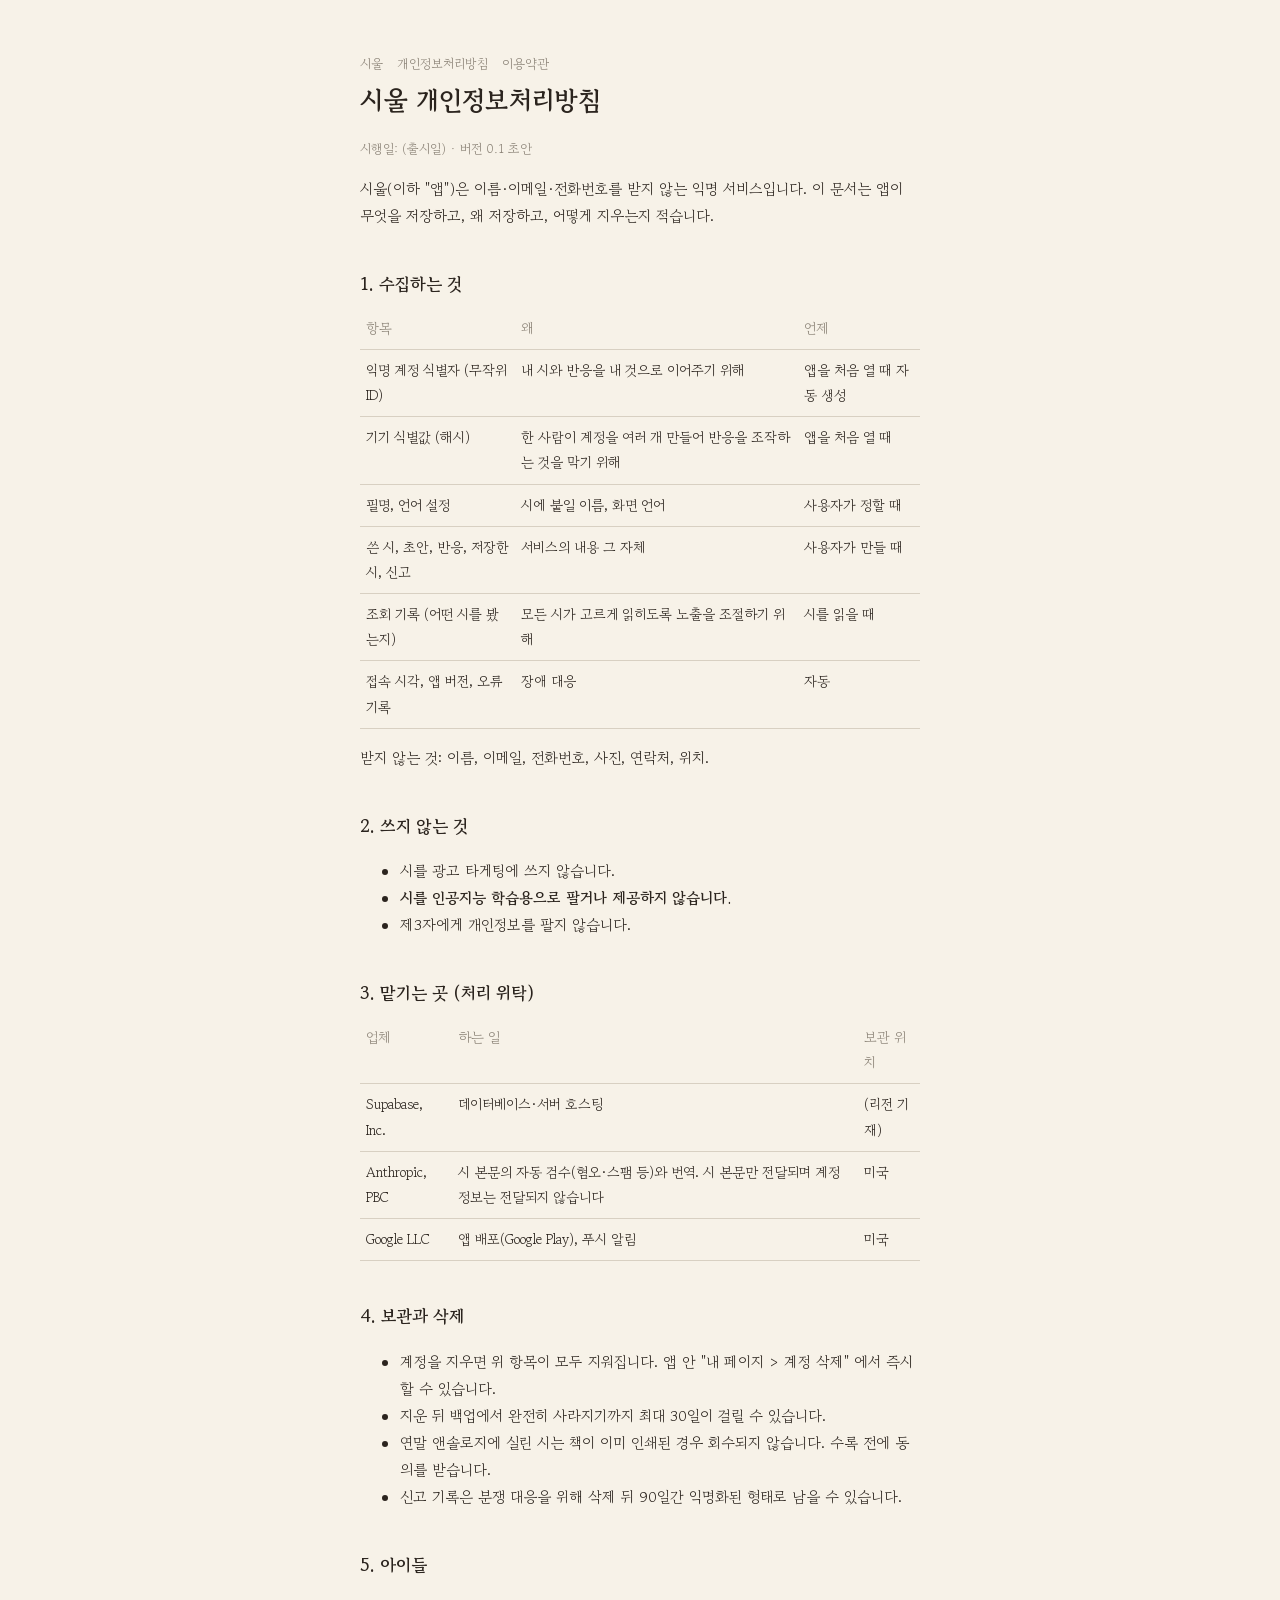
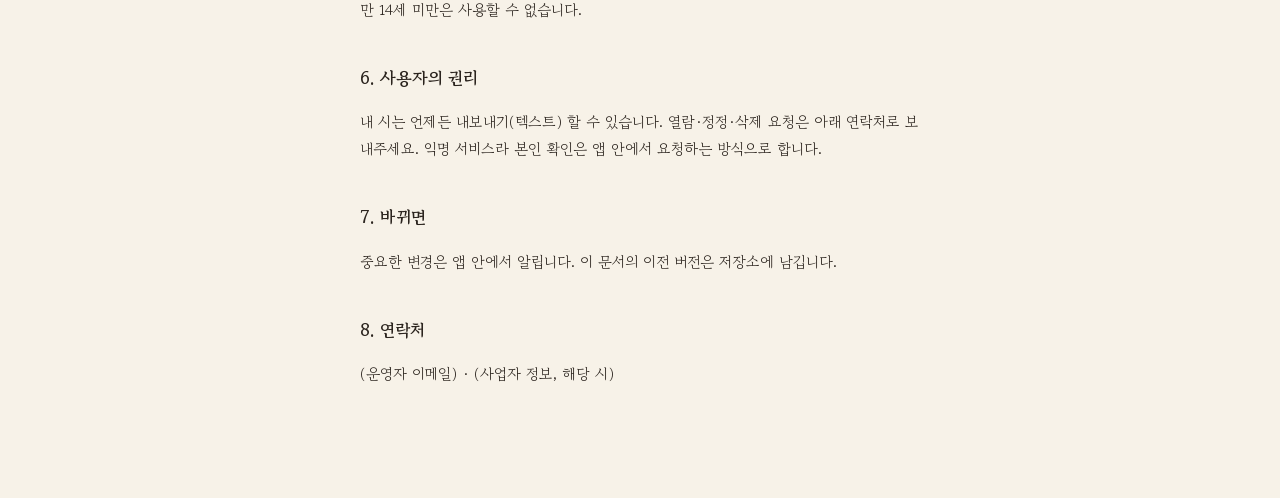
==== privacy.html @ 80db3ed1 "시울 공개 페이지 — 소개, 개인정보처리방침, 이용약관 Co-Authored-By: Claude Opus 5 <noreply@anthropic.com>" ====
<!doctype html>
<html lang="ko">
<head>
<meta charset="utf-8">
<meta name="viewport" content="width=device-width, initial-scale=1">
<title>시울 개인정보처리방침</title>
<link rel="preconnect" href="https://fonts.googleapis.com">
<link href="https://fonts.googleapis.com/css2?family=Gowun+Batang:wght@400;700&display=swap" rel="stylesheet">
<link rel="stylesheet" href="style.css">
</head>
<body>
<main>
  <nav><a href="index.html">시울</a><a href="privacy.html">개인정보처리방침</a><a href="terms.html">이용약관</a></nav>
<h1>시울 개인정보처리방침</h1>
<p class="muted">시행일: (출시일)  ·  버전 0.1 초안</p>
<p>시울(이하 &quot;앱&quot;)은 이름·이메일·전화번호를 받지 않는 익명 서비스입니다. 이 문서는 앱이 무엇을 저장하고, 왜 저장하고, 어떻게 지우는지 적습니다.</p>
<h2>1. 수집하는 것</h2>
<table>
<tr><th>항목</th><th>왜</th><th>언제</th></tr>
<tr><td>익명 계정 식별자 (무작위 ID)</td><td>내 시와 반응을 내 것으로 이어주기 위해</td><td>앱을 처음 열 때 자동 생성</td></tr>
<tr><td>기기 식별값 (해시)</td><td>한 사람이 계정을 여러 개 만들어 반응을 조작하는 것을 막기 위해</td><td>앱을 처음 열 때</td></tr>
<tr><td>필명, 언어 설정</td><td>시에 붙일 이름, 화면 언어</td><td>사용자가 정할 때</td></tr>
<tr><td>쓴 시, 초안, 반응, 저장한 시, 신고</td><td>서비스의 내용 그 자체</td><td>사용자가 만들 때</td></tr>
<tr><td>조회 기록 (어떤 시를 봤는지)</td><td>모든 시가 고르게 읽히도록 노출을 조절하기 위해</td><td>시를 읽을 때</td></tr>
<tr><td>접속 시각, 앱 버전, 오류 기록</td><td>장애 대응</td><td>자동</td></tr>
</table>
<p>받지 않는 것: 이름, 이메일, 전화번호, 사진, 연락처, 위치.</p>
<h2>2. 쓰지 않는 것</h2>
<ul>
<li>시를 광고 타게팅에 쓰지 않습니다.</li>
<li><strong>시를 인공지능 학습용으로 팔거나 제공하지 않습니다.</strong></li>
<li>제3자에게 개인정보를 팔지 않습니다.</li>
</ul>
<h2>3. 맡기는 곳 (처리 위탁)</h2>
<table>
<tr><th>업체</th><th>하는 일</th><th>보관 위치</th></tr>
<tr><td>Supabase, Inc.</td><td>데이터베이스·서버 호스팅</td><td>(리전 기재)</td></tr>
<tr><td>Anthropic, PBC</td><td>시 본문의 자동 검수(혐오·스팸 등)와 번역. 시 본문만 전달되며 계정 정보는 전달되지 않습니다</td><td>미국</td></tr>
<tr><td>Google LLC</td><td>앱 배포(Google Play), 푸시 알림</td><td>미국</td></tr>
</table>
<h2>4. 보관과 삭제</h2>
<ul>
<li>계정을 지우면 위 항목이 모두 지워집니다. 앱 안 &quot;내 페이지 &gt; 계정 삭제&quot; 에서 즉시 할 수 있습니다.</li>
<li>지운 뒤 백업에서 완전히 사라지기까지 최대 30일이 걸릴 수 있습니다.</li>
<li>연말 앤솔로지에 실린 시는 책이 이미 인쇄된 경우 회수되지 않습니다. 수록 전에 동의를 받습니다.</li>
<li>신고 기록은 분쟁 대응을 위해 삭제 뒤 90일간 익명화된 형태로 남을 수 있습니다.</li>
</ul>
<h2>5. 아이들</h2>
<p>만 14세 미만은 사용할 수 없습니다.</p>
<h2>6. 사용자의 권리</h2>
<p>내 시는 언제든 내보내기(텍스트) 할 수 있습니다. 열람·정정·삭제 요청은 아래 연락처로 보내주세요. 익명 서비스라 본인 확인은 앱 안에서 요청하는 방식으로 합니다.</p>
<h2>7. 바뀌면</h2>
<p>중요한 변경은 앱 안에서 알립니다. 이 문서의 이전 버전은 저장소에 남깁니다.</p>
<h2>8. 연락처</h2>
<p>(운영자 이메일)  ·  (사업자 정보, 해당 시)</p>
</main>
</body>
</html>
---- style.css ----
:root { --paper:#F7F2E8; --ink:#2B241E; --muted:#8C8478; --line:#D8D0C2; }
@media (prefers-color-scheme: dark) { :root { --paper:#1B1815; --ink:#E8E1D6; --muted:#8A8177; --line:#3A342E; } }
html { background: var(--paper); }
body { margin:0; color:var(--ink); background:var(--paper); font-family:"Gowun Batang", Georgia, serif; line-height:1.8; }
main { max-width:560px; margin:0 auto; padding:48px 28px 96px; }
h1 { font-size:26px; margin:0 0 4px; }
h2 { font-size:17px; margin:40px 0 8px; }
p, li { font-size:15px; }
.muted { color:var(--muted); font-size:13px; }
table { border-collapse:collapse; width:100%; font-size:14px; }
th, td { text-align:left; padding:8px 6px; border-bottom:1px solid var(--line); vertical-align:top; }
th { color:var(--muted); font-weight:400; }
a { color:var(--ink); }
nav a { color:var(--muted); text-decoration:none; font-size:13px; margin-right:14px; }
.word { font-size:56px; font-weight:700; text-align:center; margin:64px 0 8px; }
.hint { text-align:center; color:var(--muted); }
.center { text-align:center; }
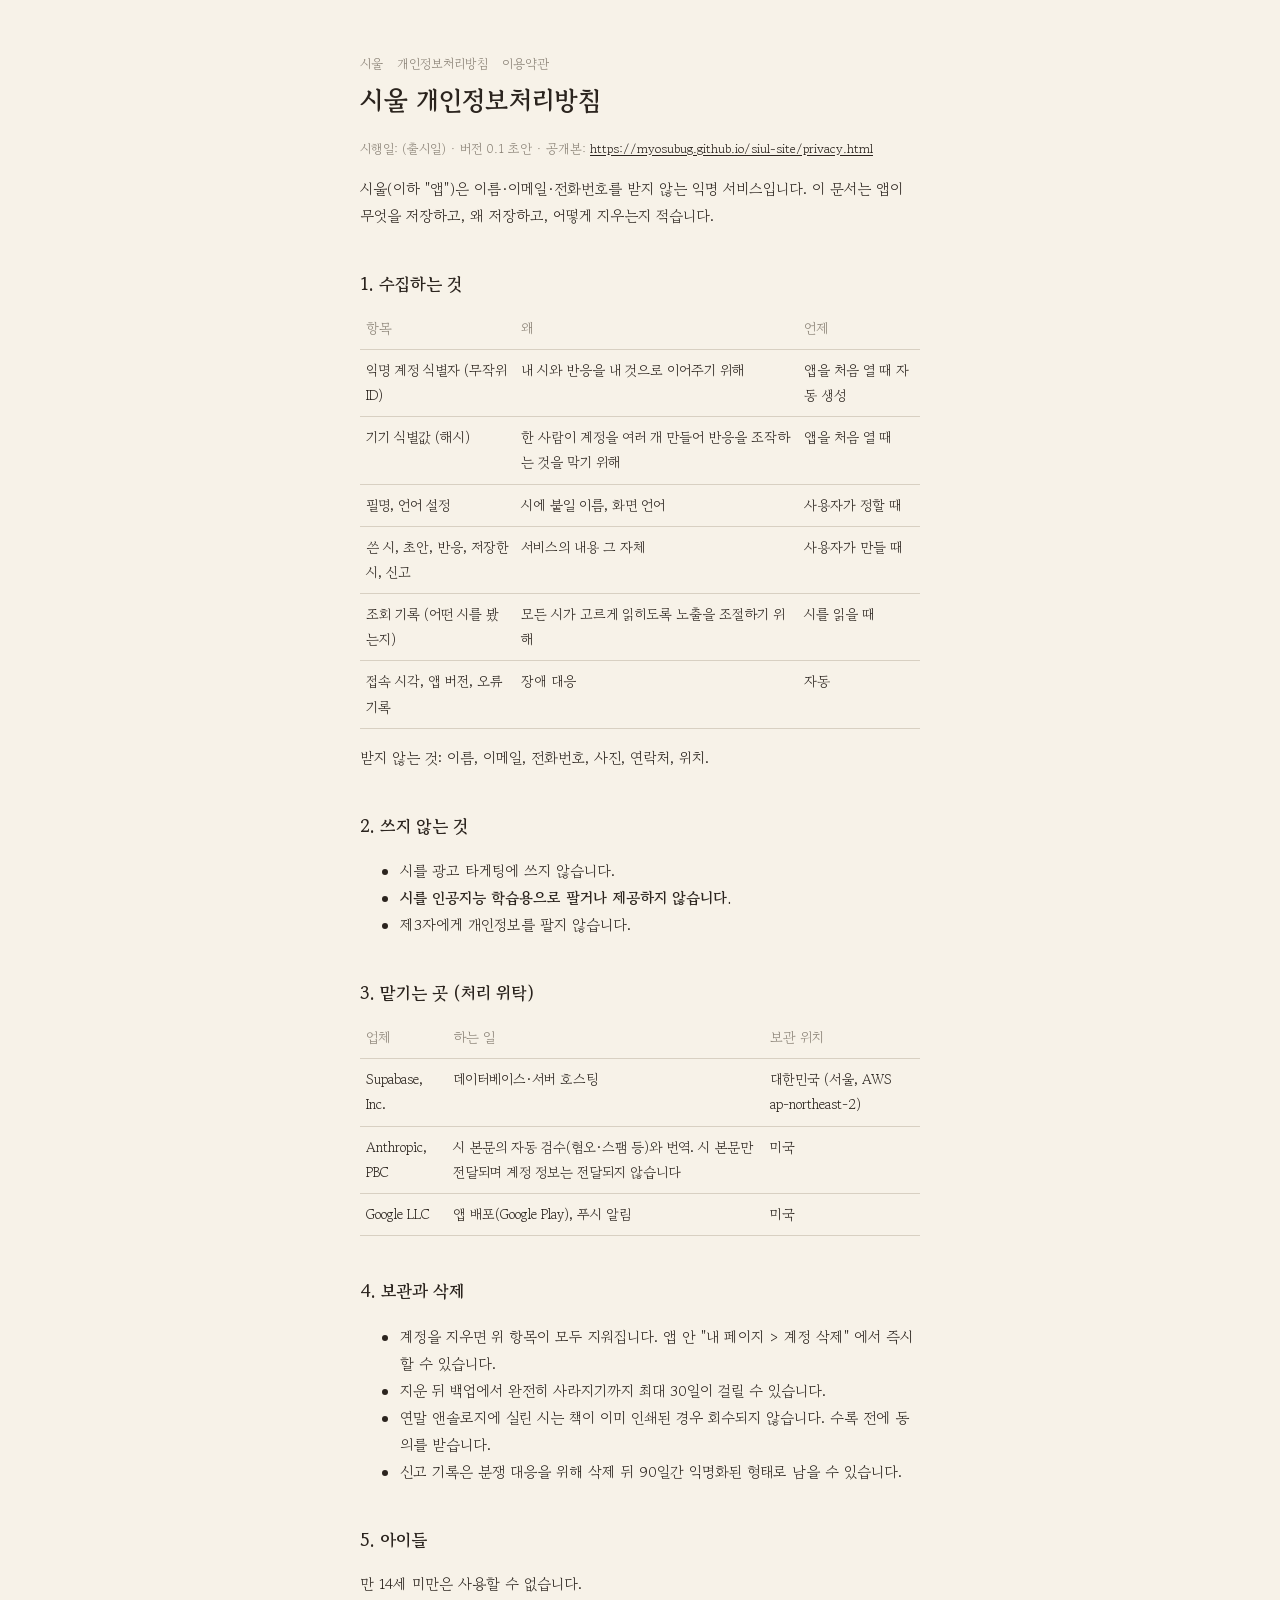
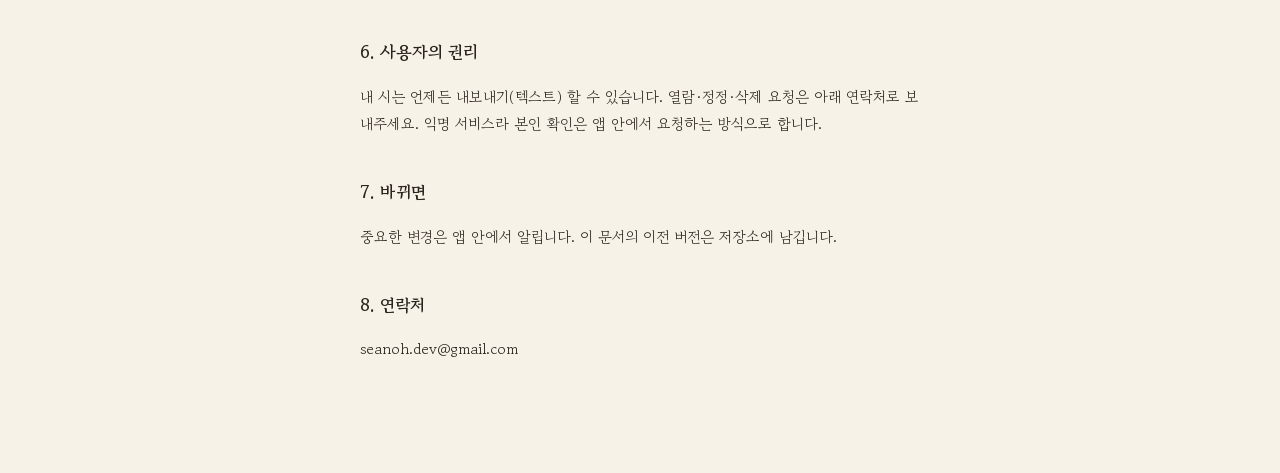
==== commit 314212b6: "연락처·리전 채움" ====
--- a/privacy.html
+++ b/privacy.html
@@ -12,7 +12,7 @@
 <main>
   <nav><a href="index.html">시울</a><a href="privacy.html">개인정보처리방침</a><a href="terms.html">이용약관</a></nav>
 <h1>시울 개인정보처리방침</h1>
-<p class="muted">시행일: (출시일)  ·  버전 0.1 초안</p>
+<p class="muted">시행일: (출시일)  ·  버전 0.1 초안  ·  공개본: <a href="https://myosubug.github.io/siul-site/privacy.html">https://myosubug.github.io/siul-site/privacy.html</a></p>
 <p>시울(이하 &quot;앱&quot;)은 이름·이메일·전화번호를 받지 않는 익명 서비스입니다. 이 문서는 앱이 무엇을 저장하고, 왜 저장하고, 어떻게 지우는지 적습니다.</p>
 <h2>1. 수집하는 것</h2>
 <table>
@@ -34,7 +34,7 @@
 <h2>3. 맡기는 곳 (처리 위탁)</h2>
 <table>
 <tr><th>업체</th><th>하는 일</th><th>보관 위치</th></tr>
-<tr><td>Supabase, Inc.</td><td>데이터베이스·서버 호스팅</td><td>(리전 기재)</td></tr>
+<tr><td>Supabase, Inc.</td><td>데이터베이스·서버 호스팅</td><td>대한민국 (서울, AWS ap-northeast-2)</td></tr>
 <tr><td>Anthropic, PBC</td><td>시 본문의 자동 검수(혐오·스팸 등)와 번역. 시 본문만 전달되며 계정 정보는 전달되지 않습니다</td><td>미국</td></tr>
 <tr><td>Google LLC</td><td>앱 배포(Google Play), 푸시 알림</td><td>미국</td></tr>
 </table>
@@ -52,7 +52,7 @@
 <h2>7. 바뀌면</h2>
 <p>중요한 변경은 앱 안에서 알립니다. 이 문서의 이전 버전은 저장소에 남깁니다.</p>
 <h2>8. 연락처</h2>
-<p>(운영자 이메일)  ·  (사업자 정보, 해당 시)</p>
+<p>seanoh.dev@gmail.com</p>
 </main>
 </body>
 </html>
